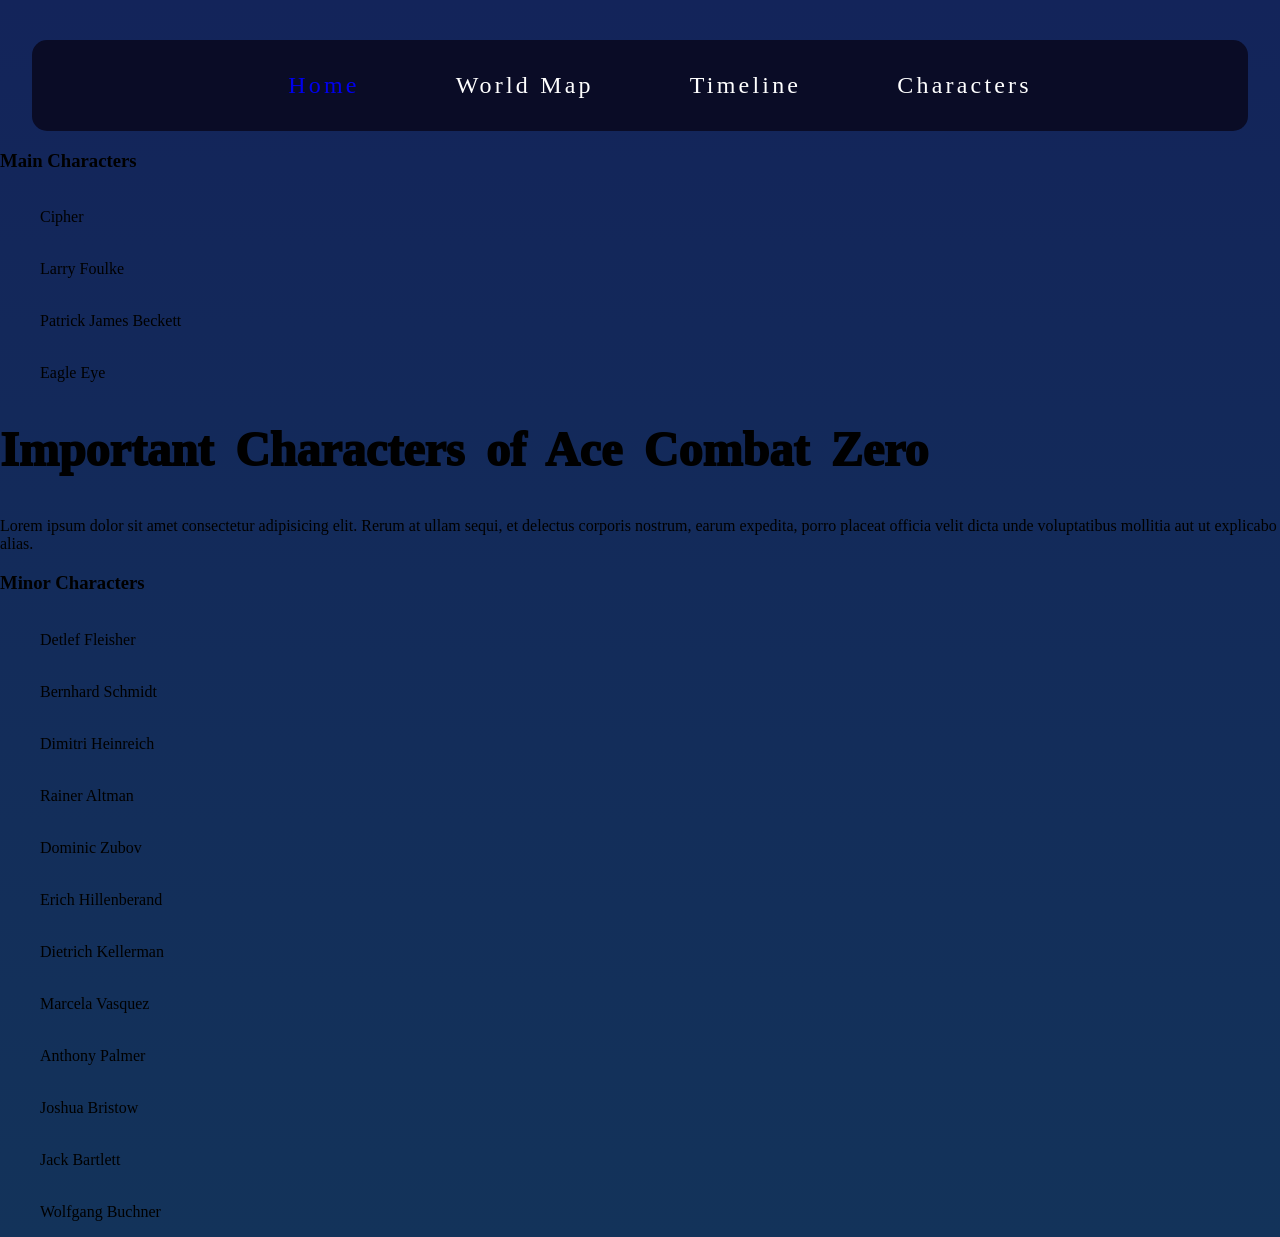
==== characters.html @ 80943152 "mobile view Made layout verticle when screen is too small" ====
<!DOCTYPE html>
<html lang="en">
    <head>
        <meta charset="utf-8">
        <meta name="viewport" content="width=device-width, initial-scale=1.0">
        <title>Characters</title>
        <link rel="stylesheet" href="styles.css">
    </head>
    
    <body>

        <div class="nav-container">
            <!-- Navigation -->
            <nav>
                <!-- 
                <img class="logo" src="images/Logo.webp"> 
                -->
                <ul>
                    
                    <li>
                        <a href="index.html">Home</a>
                    </li>
                    <li>
                        <a href="">World Map</a>
                    </li>
                    <li>
                        <a href="">Timeline</a>
                    </li>
                    <li>
                        <a href="">Characters</a>
                    </li>
                </ul>
            </nav>  

            <!-- Main Characters Images  -->
            <section>

                <h3>Main Characters</h3>

                <figure>
                    <img src="" alt=""> 
                    <figcaption>Cipher</figcaption>    
                </figure>

                <figure>
                    <img src="" alt=""> 
                    <figcaption>Larry Foulke</figcaption>
                </figure>

                <figure>
                    <img src="" alt=""> 
                    <figcaption>Patrick James Beckett</figcaption>
                </figure>

                <figure>
                    <img src="" alt=""> 
                    <figcaption>Eagle Eye</figcaption>
                </figure>

            </section>

            <!-- Page Description -->
             <section>
                <h2>Important Characters of Ace Combat Zero</h2>
                <p>Lorem ipsum dolor sit amet consectetur adipisicing elit. Rerum at ullam sequi, et delectus corporis nostrum, earum expedita, 
                    porro placeat officia velit dicta unde voluptatibus mollitia aut ut explicabo alias.</p>
             </section>

             <!-- Minor Characters -->
              <section>
                <h3>Minor Characters</h3>

                <figure>
                    <img src="" alt=""> 
                    <figcaption>Detlef Fleisher</figcaption>    
                </figure>

                <figure>
                    <img src="" alt=""> 
                    <figcaption>Bernhard Schmidt</figcaption>    
                </figure>

                <figure>
                    <img src="" alt=""> 
                    <figcaption>Dimitri Heinreich</figcaption>    
                </figure>
                
                <figure>
                    <img src="" alt=""> 
                    <figcaption>Rainer Altman</figcaption>    
                </figure>
                
                <figure>
                    <img src="" alt=""> 
                    <figcaption>Dominic Zubov</figcaption>    
                </figure>

                <figure>
                    <img src="" alt=""> 
                    <figcaption>Erich Hillenberand</figcaption>    
                </figure>

                <figure>
                    <img src="" alt=""> 
                    <figcaption>Dietrich Kellerman</figcaption>    
                </figure>

                <figure>
                    <img src="" alt=""> 
                    <figcaption>Marcela Vasquez</figcaption>    
                </figure>

                <figure>
                    <img src="" alt=""> 
                    <figcaption>Anthony Palmer</figcaption>    
                </figure>
                
                <figure>
                    <img src="" alt=""> 
                    <figcaption>Joshua Bristow</figcaption>    
                </figure>
                
                <figure>
                    <img src="" alt=""> 
                    <figcaption>Jack Bartlett</figcaption>    
                </figure>

                <figure>
                    <img src="" alt=""> 
                    <figcaption>Wolfgang Buchner</figcaption>    
                </figure>

              </section>

            
    </body>
</html>
---- styles.css ----
body {
    margin: 0;
    /* other backgrounds i tried but didnt like, but im not sure so i MIGHT switch back to them, so i'm just leaving them here */
    /* background-color: #13245A; */
    /* background-image: url(images/BackgroundIndex.jpg) */
     background-image: linear-gradient(to bottom, #13245A, #13335a);
     
}

a:visited {
    color: #FFFFFF;
    text-decoration: none;
}

li:hover {
    background-color: #23284d;
    border-radius: 15px;
}


ul {
    list-style-type: none;
    display: flex;
    font-size: 1.5rem;
    
}

li {
    font-family: Cambria, Cochin, Georgia, Times, 'Times New Roman', serif;
    padding: 0.5rem 3rem;
    letter-spacing: 0.2rem;
}

img {
    max-inline-size: 100%;
    
}

nav {
    grid-column: span 3;
    background-color: #0A0C26;
    color: #FFFFFF;
    margin: 2.5em 2em 1em;
    border-radius: 15px;
    display: flex;
    align-items: center;
    justify-content: center;
}

nav a{
    text-decoration: none;
  
}

h2 {
    font-size: 3em;
    font-family: Cambria, Cochin, Georgia, Times, 'Times New Roman', serif;
    font-weight: 1000;
    word-spacing: 0.2em;
}

.logo {
    max-height: 4.5rem;
    border-radius: 50%;
    margin: 0.2rem 1rem 0.2rem 2rem;
}

.main-container {
    display: grid;
    grid-template-columns: 1fr 1fr 4fr;
}


.banner-container {
    grid-column: span 3;
    margin: 1em 2em 0.5em;
}

.banner {
    width: 100%;
    border-radius: 15px;
}

.side-image-container {
    grid-column: 1 / 3;
    margin: 1.5em 1em 2em 2em;
}

.side-image {
    border-radius: 15px;
}

.game-summary-container {
    grid-column: 3 / 3;
    margin: 1.5em 1.5em 2em 1em;
    background-color: #0A0C26;
    color: #FFFFFF;
    border-radius: 15px;
}

.summary {
    padding: 0.5em 1em 0em;
    font-family: Cambria, Cochin, Georgia, Times, 'Times New Roman', serif;
    font-size: 1.35rem;
}

.icon-container {
    grid-column: span 3;
    display: grid;
    gap: 1em;
    grid-template-columns: 1fr 1fr 1fr;
    margin: 1em;
    
}

.icon1 {
    max-inline-size: 100%;
    grid-column: 1 / 1;
    border-radius: 15px;
}

.icon2 {
    max-inline-size: 100%;
    grid-column: 2 / 2;
    border-radius: 15px;
}

.icon3 {
    max-inline-size: 100%;
    grid-column: 3 / 3;
    border-radius: 15px;
}

/* Media queries focused on index page */

@media (max-width: 1100px) {
    .summary {
    padding: 0.5em 1em 0.5em;
    font-size: 0.85em;
}

h1 {
    font-size: 2rem;
}

}

@media (max-width: 1000px) {

    h2 {
        font-size: 2rem;
        word-spacing: 0.2em;
    }

    ul {
    font-size: 1.0rem;
}

 .side-image-container {
    margin: 1em;
    margin: 1.5em 1em 1em 2em;
    }


.game-summary-container {
    margin: 1em 1.5em 1em 1em;

    }

    .summary {
    padding: 0.5em 1em 0.5em;
    font-size: 1em;
}
}

@media (max-width: 800px) {
    ul {

    font-size: 1.0rem;
}

 .side-image-container {
    margin: 1em;

    }


.game-summary-container {
    margin: 1em 1.5em 1em 1em;

    }

    .summary {
    padding: 0.5em 1em 0.5em;
    font-size: 0.6em;
}

    ul {

    font-size: 0.9rem;
}

li {

    padding: 0.5rem 2rem;
    letter-spacing: 0.1rem;
}

h2 {
    font-size: 1rem;
}

}

@media (max-width: 550px) {

    ul {
    font-size: 0.8rem;
}

li {
    padding: 0.5rem 1rem;
    letter-spacing: 0.1rem;
}

    h2 {
    font-size: 2rem;
}

    .side-image-container {
    margin: 1em;
    grid-column: 1 / 4;
    }

    .game-summary-container {
    margin: 1em 1.5em 1em 1em;
    grid-column: 1 / 4;
    }

    .summary {
    padding: 0.5em 1em 0.5em;
    font-size: 0.8em;
    
}

    .icon1 {
    grid-column: 1 / 4;
    }

    .icon2 {
    grid-column: 1 / 4;
    }

    .icon3 {
    grid-column: 1 / 4;
    }
}
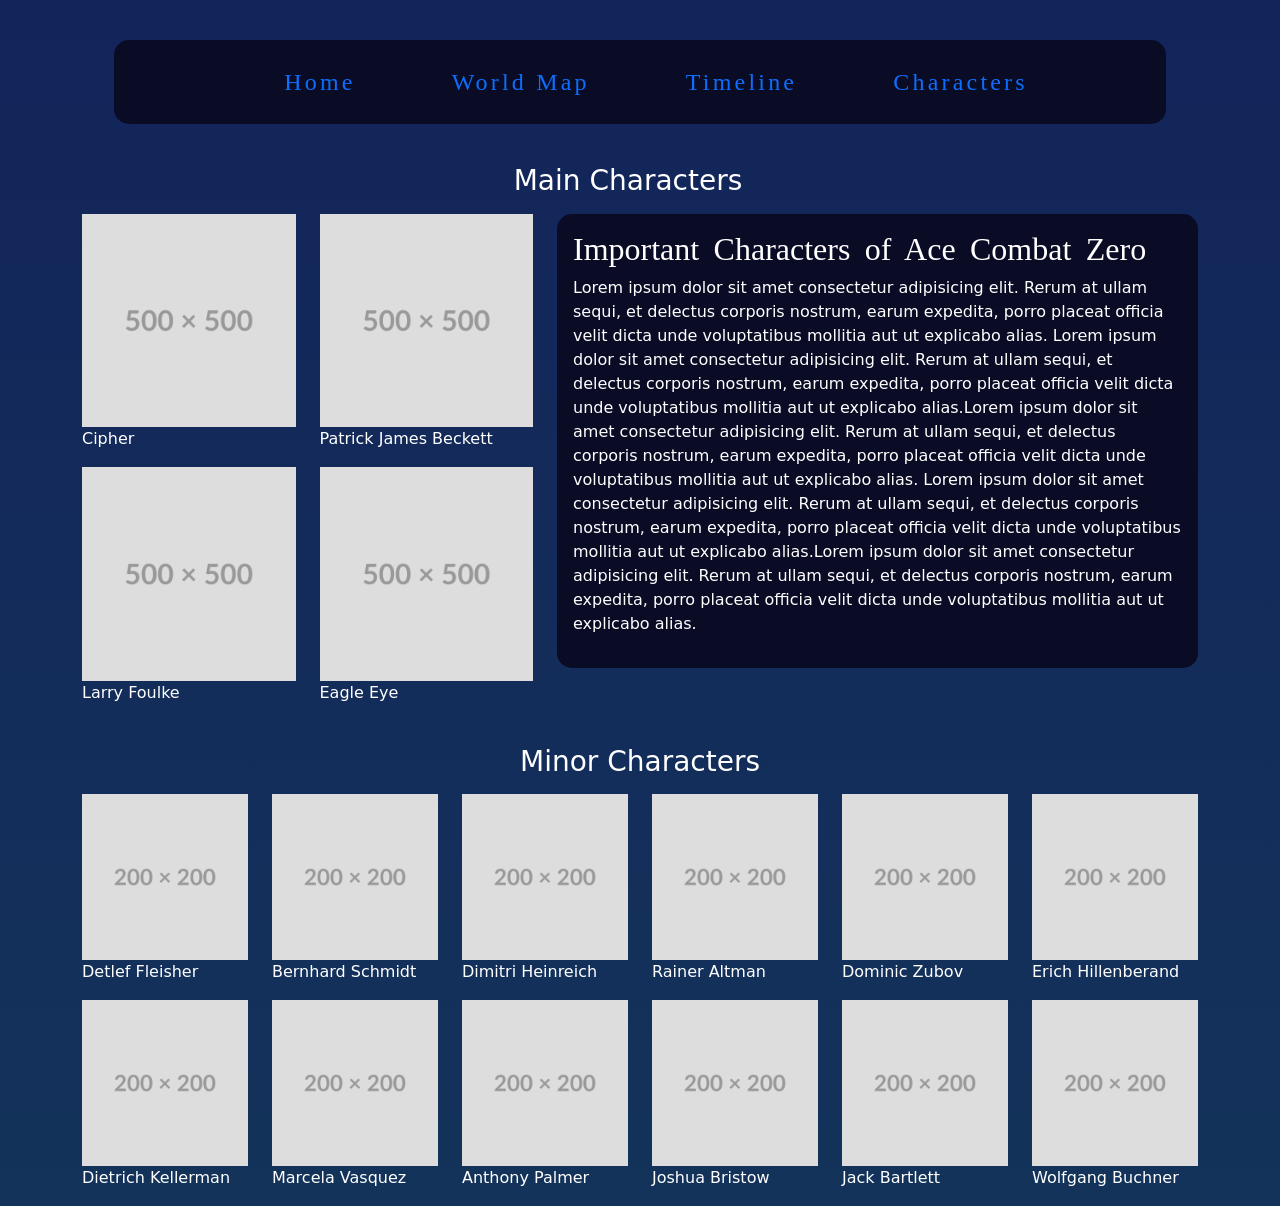
==== commit 67b868ee: "Bootstrap Downloaded the framework bootstrap & added it to project files. Added two new pages utiliz" ====
--- a/characters.html
+++ b/characters.html
@@ -5,13 +5,15 @@
         <meta name="viewport" content="width=device-width, initial-scale=1.0">
         <title>Characters</title>
         <link rel="stylesheet" href="styles.css">
+        <link rel="stylesheet" href="css/bootstrap.css">
+        <script defer src="js/bootstrap.bundle.min.js"></script>
     </head>
     
-    <body>
-
-        <div class="nav-container">
+    <body class="text-white">
+        
+        <div class="container">
             <!-- Navigation -->
-            <nav>
+            <nav class="navigation">
                 <!-- 
                 <img class="logo" src="images/Logo.webp"> 
                 -->
@@ -21,117 +23,136 @@
                         <a href="index.html">Home</a>
                     </li>
                     <li>
-                        <a href="">World Map</a>
+                        <a href="map.html">World Map</a>
                     </li>
                     <li>
-                        <a href="">Timeline</a>
+                        <a href="timeline.html">Timeline</a>
                     </li>
                     <li>
-                        <a href="">Characters</a>
+                        <a href="characters.html">Characters</a>
                     </li>
                 </ul>
             </nav>  
 
             <!-- Main Characters Images  -->
-            <section>
+ 
 
-                <h3>Main Characters</h3>
 
-                <figure>
-                    <img src="" alt=""> 
-                    <figcaption>Cipher</figcaption>    
-                </figure>
+            <div class="row my-4">
 
-                <figure>
-                    <img src="" alt=""> 
-                    <figcaption>Larry Foulke</figcaption>
-                </figure>
+                <h3 class="row justify-content-center my-3">Main Characters</h3>
+                <div class="col">
+                    
+                    <figure class="col">
+                        
+                        <img src="images/placeholders/500x500.png" alt=""> 
+                        <figcaption>Cipher</figcaption>    
+                    </figure>
+                    <figure class="col">
+                        <img src="images/placeholders/500x500.png" alt=""> 
+                        <figcaption>Larry Foulke</figcaption>
+                    </figure>
+                </div>
+                    
 
-                <figure>
-                    <img src="" alt=""> 
-                    <figcaption>Patrick James Beckett</figcaption>
-                </figure>
+                <div class="col">
+                    <figure class="col">
+                        <img src="images/placeholders/500x500.png" alt=""> 
+                        <figcaption>Patrick James Beckett</figcaption>
+                    </figure>
+                    <figure class="col">
+                        <img src="images/placeholders/500x500.png" alt=""> 
+                        <figcaption>Eagle Eye</figcaption>
+                    </figure>
+                </div>
+                
 
-                <figure>
-                    <img src="" alt=""> 
-                    <figcaption>Eagle Eye</figcaption>
-                </figure>
+                    <!-- Page Description -->
 
-            </section>
+                <div class="col-md-7">
+                    <section class="character-summary">
+                        <h2>Important Characters of Ace Combat Zero</h2>
+                        <p>Lorem ipsum dolor sit amet consectetur adipisicing elit. Rerum at ullam sequi, et delectus corporis nostrum, earum expedita, 
+                            porro placeat officia velit dicta unde voluptatibus mollitia aut ut explicabo alias. Lorem ipsum dolor sit amet consectetur adipisicing elit. Rerum at ullam sequi, et delectus corporis nostrum, earum expedita, 
+                            porro placeat officia velit dicta unde voluptatibus mollitia aut ut explicabo alias.Lorem ipsum dolor sit amet consectetur adipisicing elit. Rerum at ullam sequi, et delectus corporis nostrum, earum expedita, 
+                            porro placeat officia velit dicta unde voluptatibus mollitia aut ut explicabo alias. Lorem ipsum dolor sit amet consectetur adipisicing elit. Rerum at ullam sequi, et delectus corporis nostrum, earum expedita, 
+                            porro placeat officia velit dicta unde voluptatibus mollitia aut ut explicabo alias.Lorem ipsum dolor sit amet consectetur adipisicing elit. Rerum at ullam sequi, et delectus corporis nostrum, earum expedita, 
+                            porro placeat officia velit dicta unde voluptatibus mollitia aut ut explicabo alias.</p>
+                    </section>
+                </div>
 
-            <!-- Page Description -->
-             <section>
-                <h2>Important Characters of Ace Combat Zero</h2>
-                <p>Lorem ipsum dolor sit amet consectetur adipisicing elit. Rerum at ullam sequi, et delectus corporis nostrum, earum expedita, 
-                    porro placeat officia velit dicta unde voluptatibus mollitia aut ut explicabo alias.</p>
-             </section>
+            </div>
 
              <!-- Minor Characters -->
               <section>
-                <h3>Minor Characters</h3>
+                <h3 class="row justify-content-center my-3">Minor Characters</h3>
 
-                <figure>
-                    <img src="" alt=""> 
-                    <figcaption>Detlef Fleisher</figcaption>    
-                </figure>
+               <div class="row row-cols-6">
+                    <figure class="col">
+                        <img src="images/placeholders/200x200.png" alt=""> 
+                        <figcaption>Detlef Fleisher</figcaption>    
+                    </figure>
 
-                <figure>
-                    <img src="" alt=""> 
-                    <figcaption>Bernhard Schmidt</figcaption>    
-                </figure>
+                    <figure class="col">
+                        <img src="images/placeholders/200x200.png" alt=""> 
+                        <figcaption>Bernhard Schmidt</figcaption>    
+                    </figure>
 
-                <figure>
-                    <img src="" alt=""> 
-                    <figcaption>Dimitri Heinreich</figcaption>    
-                </figure>
+                    <figure class="col">
+                        <img src="images/placeholders/200x200.png" alt=""> 
+                        <figcaption>Dimitri Heinreich</figcaption>    
+                    </figure>
+                    
+                    <figure class="col">
+                        <img src="images/placeholders/200x200.png" alt=""> 
+                        <figcaption>Rainer Altman</figcaption>    
+                    </figure>
+                    
+                    <figure class="col">
+                        <img src="images/placeholders/200x200.png" alt=""> 
+                        <figcaption>Dominic Zubov</figcaption>    
+                    </figure>
+
+                    <figure class="col">
+                        <img src="images/placeholders/200x200.png" alt=""> 
+                        <figcaption>Erich Hillenberand</figcaption>    
+                    </figure>
                 
-                <figure>
-                    <img src="" alt=""> 
-                    <figcaption>Rainer Altman</figcaption>    
-                </figure>
+
                 
-                <figure>
-                    <img src="" alt=""> 
-                    <figcaption>Dominic Zubov</figcaption>    
-                </figure>
+                    <figure class="col">
+                        <img src="images/placeholders/200x200.png" alt=""> 
+                        <figcaption>Dietrich Kellerman</figcaption>    
+                    </figure>
 
-                <figure>
-                    <img src="" alt=""> 
-                    <figcaption>Erich Hillenberand</figcaption>    
-                </figure>
+                    <figure class="col">
+                        <img src="images/placeholders/200x200.png" alt=""> 
+                        <figcaption>Marcela Vasquez</figcaption>    
+                    </figure>
 
-                <figure>
-                    <img src="" alt=""> 
-                    <figcaption>Dietrich Kellerman</figcaption>    
-                </figure>
+                    <figure class="col">
+                        <img src="images/placeholders/200x200.png" alt=""> 
+                        <figcaption>Anthony Palmer</figcaption>    
+                    </figure>
+                    
+                    <figure class="col">
+                        <img src="images/placeholders/200x200.png" alt=""> 
+                        <figcaption>Joshua Bristow</figcaption>    
+                    </figure>
+                    
+                    <figure class="col">
+                        <img src="images/placeholders/200x200.png" alt=""> 
+                        <figcaption>Jack Bartlett</figcaption>    
+                    </figure>
 
-                <figure>
-                    <img src="" alt=""> 
-                    <figcaption>Marcela Vasquez</figcaption>    
-                </figure>
-
-                <figure>
-                    <img src="" alt=""> 
-                    <figcaption>Anthony Palmer</figcaption>    
-                </figure>
-                
-                <figure>
-                    <img src="" alt=""> 
-                    <figcaption>Joshua Bristow</figcaption>    
-                </figure>
-                
-                <figure>
-                    <img src="" alt=""> 
-                    <figcaption>Jack Bartlett</figcaption>    
-                </figure>
-
-                <figure>
-                    <img src="" alt=""> 
-                    <figcaption>Wolfgang Buchner</figcaption>    
-                </figure>
+                    <figure class="col">
+                        <img src="images/placeholders/200x200.png" alt=""> 
+                        <figcaption>Wolfgang Buchner</figcaption>    
+                    </figure>
+                </div>
 
               </section>
-
+        </div>
             
     </body>
 </html>
--- a/styles.css
+++ b/styles.css
@@ -25,6 +25,7 @@
     list-style-type: none;
     display: flex;
     font-size: 1.5rem;
+    padding-top: 1rem;
     
 }
 
@@ -37,17 +38,6 @@
 img {
     max-inline-size: 100%;
     
-}
-
-nav {
-    grid-column: span 3;
-    background-color: #0A0C26;
-    color: #FFFFFF;
-    margin: 2.5em 2em 1em;
-    border-radius: 15px;
-    display: flex;
-    align-items: center;
-    justify-content: center;
 }
 
 nav a{
@@ -62,6 +52,18 @@
     word-spacing: 0.2em;
 }
 
+.navigation {
+    grid-column: span 3;
+    background-color: #0A0C26;
+    color: #FFFFFF;
+    margin: 2.5em 2em 1em;
+    border-radius: 15px;
+    display: flex;
+    align-items: center;
+    justify-content: center;
+}
+
+
 .logo {
     max-height: 4.5rem;
     border-radius: 50%;
@@ -134,6 +136,18 @@
     border-radius: 15px;
 }
 
+.character-summary {
+    padding: 1rem;
+    background-color: #0A0C26;
+    border-radius: 15px;
+}
+
+.event-summary {
+    padding: 2rem;
+    background-color: #0A0C26;
+    border-radius: 15px;
+}
+
 /* Media queries focused on index page */
 
 @media (max-width: 1100px) {
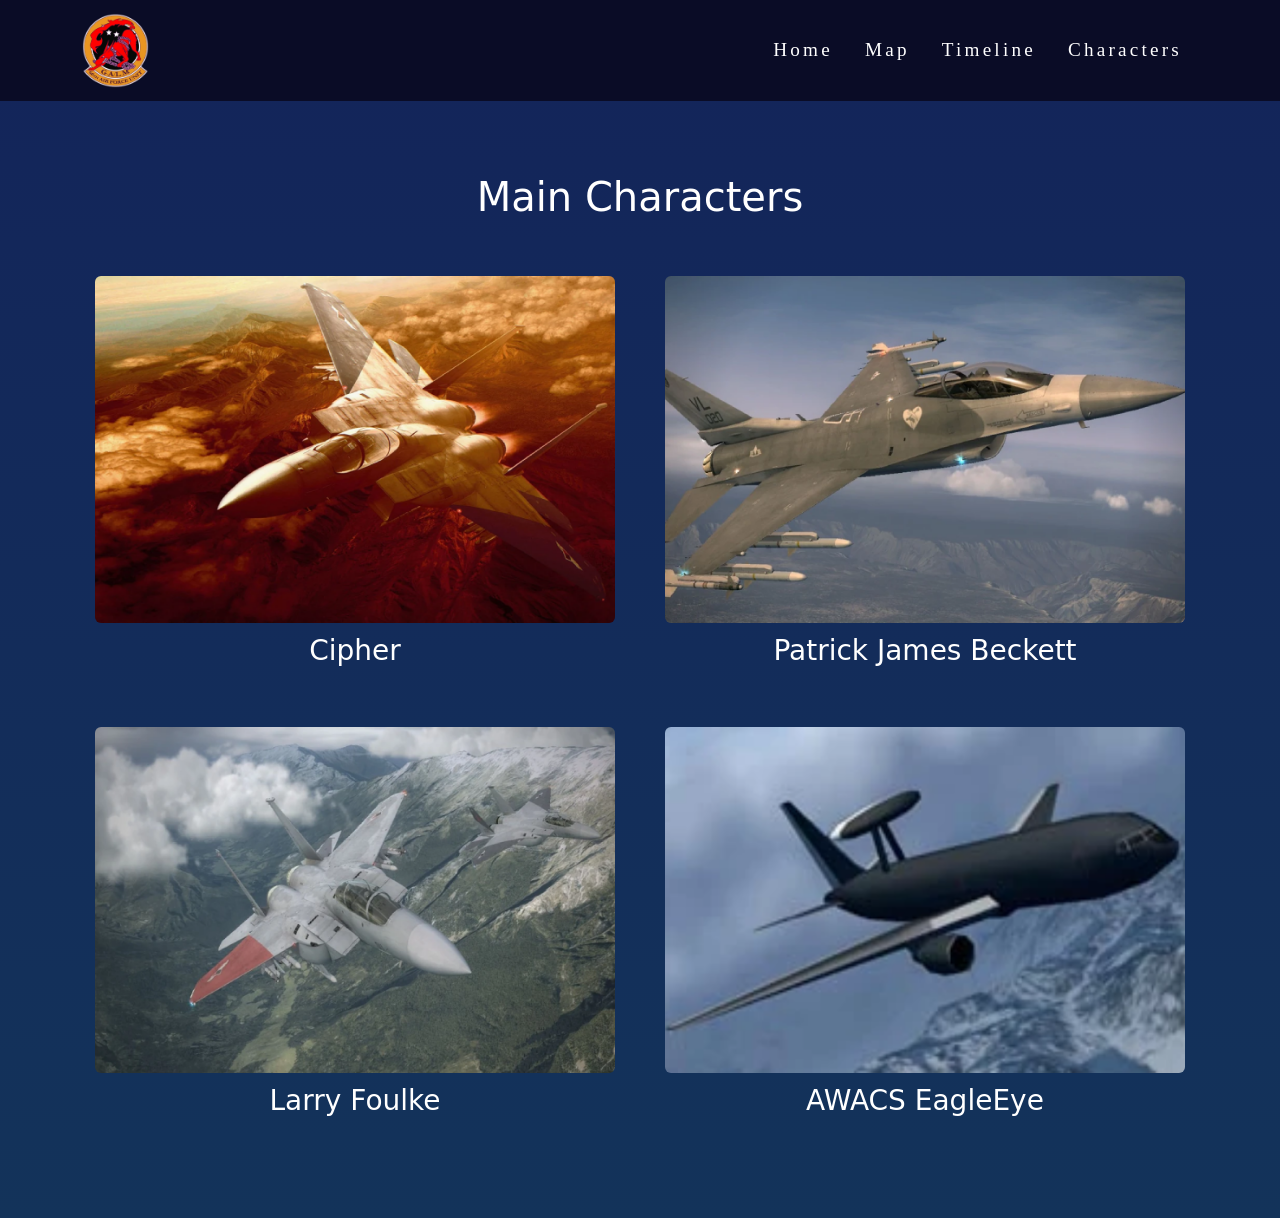
==== commit 12b988d6: "Website Finalized Made Final Changes to Website" ====
--- a/characters.html
+++ b/characters.html
@@ -11,148 +11,177 @@
     
     <body class="text-white">
         
+   <nav class="navbar navbar-expand-sm navbar-dark mb-4" style="background-color:#0A0C26;">
+    <div class="container">
+     <a class="navbar-brand">
+        <img src="images/Galm1.webp" alt="Logo" height="75px">
+     </a>
+      <button class="navbar-toggler" type="button" data-bs-toggle="collapse" data-bs-target="#navbarNav" aria-controls="navbarSupportedContent" aria-expanded="false" aria-label="Toggle navigation">
+        <span class="navbar-toggler-icon"></span>
+      </button>
+      <div class="collapse navbar-collapse" id="navbarNav">
+        <ul class="navbar-nav ms-auto">
+          <li class="nav-item">
+            <a class="nav-link active text-white" href="index.html">Home</a>
+          </li>
+          <li class="nav-item">
+            <a class="nav-link active text-white" href="map.html">Map</a>
+          </li>
+          <li class="nav-item">
+            <a class="nav-link active text-white" href="timeline.html">Timeline</a>
+          </li>
+          <li class="nav-item">
+            <a class="nav-link active text-white" href="characters.html">Characters</a>
+          </li>
+        </ul>
+      </div>
+    </div>
+  </nav>
+
         <div class="container">
-            <!-- Navigation -->
-            <nav class="navigation">
-                <!-- 
-                <img class="logo" src="images/Logo.webp"> 
-                -->
-                <ul>
-                    
-                    <li>
-                        <a href="index.html">Home</a>
-                    </li>
-                    <li>
-                        <a href="map.html">World Map</a>
-                    </li>
-                    <li>
-                        <a href="timeline.html">Timeline</a>
-                    </li>
-                    <li>
-                        <a href="characters.html">Characters</a>
-                    </li>
-                </ul>
-            </nav>  
+       
 
             <!-- Main Characters Images  -->
  
+            <div class="row mb-5 d-flex justify-content-center">
+                <h1 class="row justify-content-center my-5">Main Characters</h1>
+
+                <div class="col-lg text-center">
+                        <button type="button" class="btn" data-bs-toggle="modal" data-bs-target="#ModalCipher">
+                            <img class="img-fluid rounded" src="images/Characters/Cipher.png" alt="Cipher's Jet">
+                        </button>
+                        <figcaption class="fs-3 fw-medium mb-5">Cipher</figcaption>
+                
+                        <button type="button" class="btn" data-bs-toggle="modal" data-bs-target="#ModalLarry">
+                            <img class="img-fluid rounded" src="images/Characters/Larry.png" alt="Larry Foulke Portrait">
+                        </button>
+                        <figcaption class="fs-3 fw-medium mb-5">Larry Foulke</figcaption>
+                </div>
+
+                <div class="col-lg text-center">
+                        <button type="button" class="btn" data-bs-toggle="modal" data-bs-target="#ModalPJ">
+                            <img class="img-fluid rounded" src="images/Characters/PJ.png" alt="PJ's Jet">
+                        </button>
+                        <figcaption class="fs-3 fw-medium mb-5">Patrick James Beckett</figcaption>
+                    
+                        <button type="button" class="btn" data-bs-toggle="modal" data-bs-target="#ModalEagle">
+                            <img class="img-fluid rounded" src="images/Characters/EagleEye.png" alt="Eagle Eye's AWACS Plane">
+                        </button>
+                        <figcaption class="fs-3 fw-medium mb-5">AWACS EagleEye</figcaption>
+                </div>
+            </div>
+
+                
+                <div class="modal fade" id="ModalCipher" tabindex="-1" aria-labelledby="ModalCipherLabel" aria-hidden="true">
+                    <div class="modal-dialog modal-dialog-centered modal-lg">
+                        <div class="modal-content">
+                            <div class="modal-body">
+                            <p>Cipher was a mercenary pilot employed by the Ustio Air Force's 6th Air Division. 
+                                He was the flight leader of Galm Team and primarily led the squadron during the Belkan War of 1995.
+                                Cipher is the player character in Ace Combat Zero: The Belkan War. His signature aircraft is the F-15C Eagle.
+                            </p>
+                            <p>
+                                Cipher is well known for having an extraordinarily high number of kills, 
+                                which earned him the nickname "Demon Lord of the Round Table".
+                            </p>
+                            <figure class="text-center">
+                                <img class="img-fluid" src="images/Characters/Cipher2.webp" alt="Cipher's Jet dodging a missle">
+                            </figure>
+                            </div>
+                            <div class="modal-footer">
+                                <button type="button" class="btn btn-secondary" data-bs-dismiss="modal">
+                                    Close
+                                </button>
+                            </div>
+                        </div>
+                    </div>
+                </div>
+
+                <div class="modal fade" id="ModalLarry" tabindex="-1" aria-labelledby="ModalLarryLabel" aria-hidden="true">
+                    <div class="modal-dialog modal-dialog-centered modal-lg">
+                        <div class="modal-content">
+                            <div class="modal-body">
+                                <p>
+                                    Second Lieutenant Larry Foulke, callsign Pixy and nicknamed "Solo Wing", 
+                                    was a Belkan mercenary pilot employed by Ustio during the Belkan War. He is best
+                                     known for his service as Galm Team's number two and later as a member of the paramilitary 
+                                     terrorist organization A World With No Boundaries.
+                                </p>
+                                <p>
+                                    Foulke was an experienced pilot whose skills were well known among his fellow mercenaries. 
+                                    He was deeply affected by the ravages inflicted on both sides during the war; 
+                                    after witnessing the seven nuclear detonations on June 6, 1995, he went AWOL and 
+                                    defected to A World With No Boundaries.
+                                </p>
+                                <p>
+                                    Foulke was shot down over the Avalon Dam facility during his final encounter with his former wingman 
+                                    and flight leader, Cipher. Although injured, he survived the confrontation and later 
+                                    returned to mercenary service on battlefields around the world.
+                                </p>
+                            <figure class="text-center">
+                                <img class="img-fluid" src="images/Characters/Larry2.webp" alt="Larry holding a rifle">
+                            </figure>
+                            </div>
+                            <div class="modal-footer">
+                                <button type="button" class="btn btn-secondary" data-bs-dismiss="modal">
+                                    Close
+                                </button>
+                            </div>
+                        </div>
+                    </div>
+                </div>
+
+                <div class="modal fade" id="ModalPJ" tabindex="-1" aria-labelledby="ModalPJLabel" aria-hidden="true">
+                    <div class="modal-dialog modal-dialog-centered modal-lg">
+                        <div class="modal-content">
+                            <div class="modal-body">
+                            <p>Second Lieutenant Patrick James Beckett, TAC name and common nickname PJ, was an Osean mercenary pilot 
+                            who served in the Belkan War. He was originally assigned to the Ustio Air Force 6th Air Division's Crow Team; 
+                            however, following Operation Ravage, he was officially transferred to the Galm Team.As part of Galm Team, 
+                            PJ flew under the position of "Galm 2" with Cipher as his flight lead.</p> 
+                            <p>He was killed by Larry Foulke on December 31, 1995 over the Avalon 
+                            Dam during Operation Point Blank.</p>
+                            <figure class="text-center">    
+                                <img class="img-fluid" src="images/Characters/PJ2.png" alt="PJ's F-16">
+                            </figure>
+                            </div>
+                            <div class="modal-footer">
+                                <button type="button" class="btn btn-secondary" data-bs-dismiss="modal">
+                                    Close
+                                </button>
+                            </div>
+                        </div>
+                    </div>
+                </div>
+
+                <div class="modal fade" id="ModalEagle" tabindex="-1" aria-labelledby="ModalEagleLabel" aria-hidden="true">
+                    <div class="modal-dialog modal-dialog-centered modal-lg">
+                        <div class="modal-content">
+                            <div class="modal-body">
+                                <p>
+                                    AWACS Eagle Eye was the callsign of an Ustio Air Force AWACS during and after the Belkan War. 
+                                    As an AWACS, Eagle Eye's primary role was providing tactical data analysis and logistical support to other Ustian aircraft. 
+                                    Throughout the war, he accompanied and supported units of the UAF's mercenary division, in particular Galm Team.
+                                </p>
+                                <p>
+                                    Eagle Eye's tactical support for Galm Team, in particular for the pilot Cipher, contributed to the end of the Belkan War and for
+                                    Cipher's high kill count. 
+                                </p>
+                            <figure class="text-center">
+                                <img class="img-fluid" src="images/Characters/EagleEye2.png" alt="AWACS EagleEye">
+                            </figure>
+                            </div>
+                            <div class="modal-footer">
+                                <button type="button" class="btn btn-secondary" data-bs-dismiss="modal">
+                                    Close
+                                </button>
+                            </div>
+                        </div>
+                    </div>
+                </div>
 
 
-            <div class="row my-4">
 
-                <h3 class="row justify-content-center my-3">Main Characters</h3>
-                <div class="col">
-                    
-                    <figure class="col">
-                        
-                        <img src="images/placeholders/500x500.png" alt=""> 
-                        <figcaption>Cipher</figcaption>    
-                    </figure>
-                    <figure class="col">
-                        <img src="images/placeholders/500x500.png" alt=""> 
-                        <figcaption>Larry Foulke</figcaption>
-                    </figure>
-                </div>
-                    
-
-                <div class="col">
-                    <figure class="col">
-                        <img src="images/placeholders/500x500.png" alt=""> 
-                        <figcaption>Patrick James Beckett</figcaption>
-                    </figure>
-                    <figure class="col">
-                        <img src="images/placeholders/500x500.png" alt=""> 
-                        <figcaption>Eagle Eye</figcaption>
-                    </figure>
-                </div>
-                
-
-                    <!-- Page Description -->
-
-                <div class="col-md-7">
-                    <section class="character-summary">
-                        <h2>Important Characters of Ace Combat Zero</h2>
-                        <p>Lorem ipsum dolor sit amet consectetur adipisicing elit. Rerum at ullam sequi, et delectus corporis nostrum, earum expedita, 
-                            porro placeat officia velit dicta unde voluptatibus mollitia aut ut explicabo alias. Lorem ipsum dolor sit amet consectetur adipisicing elit. Rerum at ullam sequi, et delectus corporis nostrum, earum expedita, 
-                            porro placeat officia velit dicta unde voluptatibus mollitia aut ut explicabo alias.Lorem ipsum dolor sit amet consectetur adipisicing elit. Rerum at ullam sequi, et delectus corporis nostrum, earum expedita, 
-                            porro placeat officia velit dicta unde voluptatibus mollitia aut ut explicabo alias. Lorem ipsum dolor sit amet consectetur adipisicing elit. Rerum at ullam sequi, et delectus corporis nostrum, earum expedita, 
-                            porro placeat officia velit dicta unde voluptatibus mollitia aut ut explicabo alias.Lorem ipsum dolor sit amet consectetur adipisicing elit. Rerum at ullam sequi, et delectus corporis nostrum, earum expedita, 
-                            porro placeat officia velit dicta unde voluptatibus mollitia aut ut explicabo alias.</p>
-                    </section>
-                </div>
-
-            </div>
-
-             <!-- Minor Characters -->
-              <section>
-                <h3 class="row justify-content-center my-3">Minor Characters</h3>
-
-               <div class="row row-cols-6">
-                    <figure class="col">
-                        <img src="images/placeholders/200x200.png" alt=""> 
-                        <figcaption>Detlef Fleisher</figcaption>    
-                    </figure>
-
-                    <figure class="col">
-                        <img src="images/placeholders/200x200.png" alt=""> 
-                        <figcaption>Bernhard Schmidt</figcaption>    
-                    </figure>
-
-                    <figure class="col">
-                        <img src="images/placeholders/200x200.png" alt=""> 
-                        <figcaption>Dimitri Heinreich</figcaption>    
-                    </figure>
-                    
-                    <figure class="col">
-                        <img src="images/placeholders/200x200.png" alt=""> 
-                        <figcaption>Rainer Altman</figcaption>    
-                    </figure>
-                    
-                    <figure class="col">
-                        <img src="images/placeholders/200x200.png" alt=""> 
-                        <figcaption>Dominic Zubov</figcaption>    
-                    </figure>
-
-                    <figure class="col">
-                        <img src="images/placeholders/200x200.png" alt=""> 
-                        <figcaption>Erich Hillenberand</figcaption>    
-                    </figure>
-                
-
-                
-                    <figure class="col">
-                        <img src="images/placeholders/200x200.png" alt=""> 
-                        <figcaption>Dietrich Kellerman</figcaption>    
-                    </figure>
-
-                    <figure class="col">
-                        <img src="images/placeholders/200x200.png" alt=""> 
-                        <figcaption>Marcela Vasquez</figcaption>    
-                    </figure>
-
-                    <figure class="col">
-                        <img src="images/placeholders/200x200.png" alt=""> 
-                        <figcaption>Anthony Palmer</figcaption>    
-                    </figure>
-                    
-                    <figure class="col">
-                        <img src="images/placeholders/200x200.png" alt=""> 
-                        <figcaption>Joshua Bristow</figcaption>    
-                    </figure>
-                    
-                    <figure class="col">
-                        <img src="images/placeholders/200x200.png" alt=""> 
-                        <figcaption>Jack Bartlett</figcaption>    
-                    </figure>
-
-                    <figure class="col">
-                        <img src="images/placeholders/200x200.png" alt=""> 
-                        <figcaption>Wolfgang Buchner</figcaption>    
-                    </figure>
-                </div>
-
-              </section>
-        </div>
-            
+        </div>         
     </body>
 </html>
--- a/styles.css
+++ b/styles.css
@@ -23,22 +23,19 @@
 
 ul {
     list-style-type: none;
-    display: flex;
-    font-size: 1.5rem;
+    font-size: 1.2rem;
     padding-top: 1rem;
     
 }
 
 li {
     font-family: Cambria, Cochin, Georgia, Times, 'Times New Roman', serif;
-    padding: 0.5rem 3rem;
+    padding-left: 0.5rem;
+    padding-right: 0.5rem;
+    margin-bottom: 1rem;
     letter-spacing: 0.2rem;
 }
 
-img {
-    max-inline-size: 100%;
-    
-}
 
 nav a{
     text-decoration: none;
@@ -46,13 +43,13 @@
 }
 
 h2 {
-    font-size: 3em;
     font-family: Cambria, Cochin, Georgia, Times, 'Times New Roman', serif;
-    font-weight: 1000;
     word-spacing: 0.2em;
 }
 
-.navigation {
+
+
+/* .navigation {
     grid-column: span 3;
     background-color: #0A0C26;
     color: #FFFFFF;
@@ -61,10 +58,10 @@
     display: flex;
     align-items: center;
     justify-content: center;
-}
+} */
 
 
-.logo {
+/* .logo {
     max-height: 4.5rem;
     border-radius: 50%;
     margin: 0.2rem 1rem 0.2rem 2rem;
@@ -73,10 +70,10 @@
 .main-container {
     display: grid;
     grid-template-columns: 1fr 1fr 4fr;
-}
+} */
 
 
-.banner-container {
+/* .banner-container {
     grid-column: span 3;
     margin: 1em 2em 0.5em;
 }
@@ -84,41 +81,34 @@
 .banner {
     width: 100%;
     border-radius: 15px;
-}
+} */
 
-.side-image-container {
-    grid-column: 1 / 3;
+/* .side-image-container {
     margin: 1.5em 1em 2em 2em;
-}
+} */
 
-.side-image {
+/* .side-image {
     border-radius: 15px;
-}
+} */
 
-.game-summary-container {
-    grid-column: 3 / 3;
-    margin: 1.5em 1.5em 2em 1em;
-    background-color: #0A0C26;
-    color: #FFFFFF;
-    border-radius: 15px;
-}
-
-.summary {
+/* .summary {
     padding: 0.5em 1em 0em;
     font-family: Cambria, Cochin, Georgia, Times, 'Times New Roman', serif;
     font-size: 1.35rem;
-}
+    background-color: #0A0C26;
+    border-radius: 15px;
+} */
 
-.icon-container {
+/* .icon-container {
     grid-column: span 3;
     display: grid;
     gap: 1em;
     grid-template-columns: 1fr 1fr 1fr;
     margin: 1em;
     
-}
+} */
 
-.icon1 {
+/* .icon1 {
     max-inline-size: 100%;
     grid-column: 1 / 1;
     border-radius: 15px;
@@ -134,7 +124,7 @@
     max-inline-size: 100%;
     grid-column: 3 / 3;
     border-radius: 15px;
-}
+} */
 
 .character-summary {
     padding: 1rem;
@@ -147,128 +137,3 @@
     background-color: #0A0C26;
     border-radius: 15px;
 }
-
-/* Media queries focused on index page */
-
-@media (max-width: 1100px) {
-    .summary {
-    padding: 0.5em 1em 0.5em;
-    font-size: 0.85em;
-}
-
-h1 {
-    font-size: 2rem;
-}
-
-}
-
-@media (max-width: 1000px) {
-
-    h2 {
-        font-size: 2rem;
-        word-spacing: 0.2em;
-    }
-
-    ul {
-    font-size: 1.0rem;
-}
-
- .side-image-container {
-    margin: 1em;
-    margin: 1.5em 1em 1em 2em;
-    }
-
-
-.game-summary-container {
-    margin: 1em 1.5em 1em 1em;
-
-    }
-
-    .summary {
-    padding: 0.5em 1em 0.5em;
-    font-size: 1em;
-}
-}
-
-@media (max-width: 800px) {
-    ul {
-
-    font-size: 1.0rem;
-}
-
- .side-image-container {
-    margin: 1em;
-
-    }
-
-
-.game-summary-container {
-    margin: 1em 1.5em 1em 1em;
-
-    }
-
-    .summary {
-    padding: 0.5em 1em 0.5em;
-    font-size: 0.6em;
-}
-
-    ul {
-
-    font-size: 0.9rem;
-}
-
-li {
-
-    padding: 0.5rem 2rem;
-    letter-spacing: 0.1rem;
-}
-
-h2 {
-    font-size: 1rem;
-}
-
-}
-
-@media (max-width: 550px) {
-
-    ul {
-    font-size: 0.8rem;
-}
-
-li {
-    padding: 0.5rem 1rem;
-    letter-spacing: 0.1rem;
-}
-
-    h2 {
-    font-size: 2rem;
-}
-
-    .side-image-container {
-    margin: 1em;
-    grid-column: 1 / 4;
-    }
-
-    .game-summary-container {
-    margin: 1em 1.5em 1em 1em;
-    grid-column: 1 / 4;
-    }
-
-    .summary {
-    padding: 0.5em 1em 0.5em;
-    font-size: 0.8em;
-    
-}
-
-    .icon1 {
-    grid-column: 1 / 4;
-    }
-
-    .icon2 {
-    grid-column: 1 / 4;
-    }
-
-    .icon3 {
-    grid-column: 1 / 4;
-    }
-}
